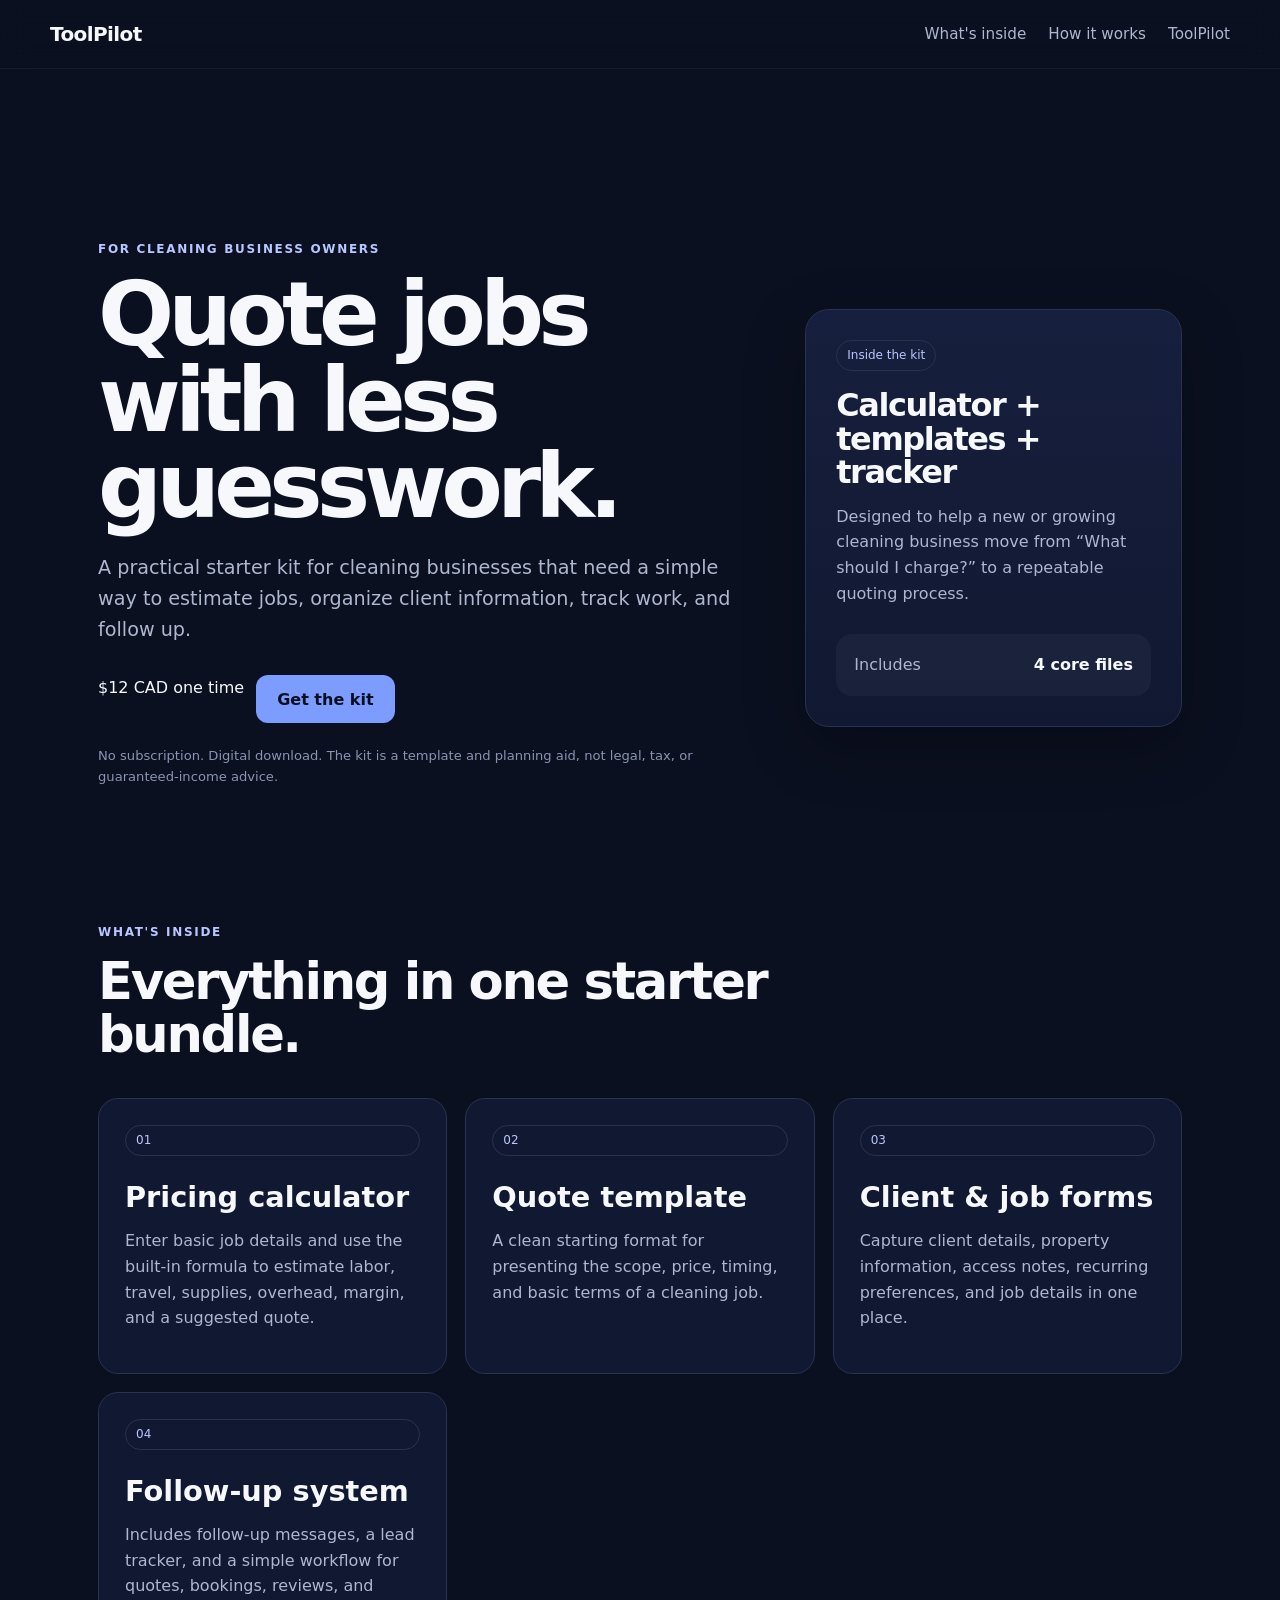
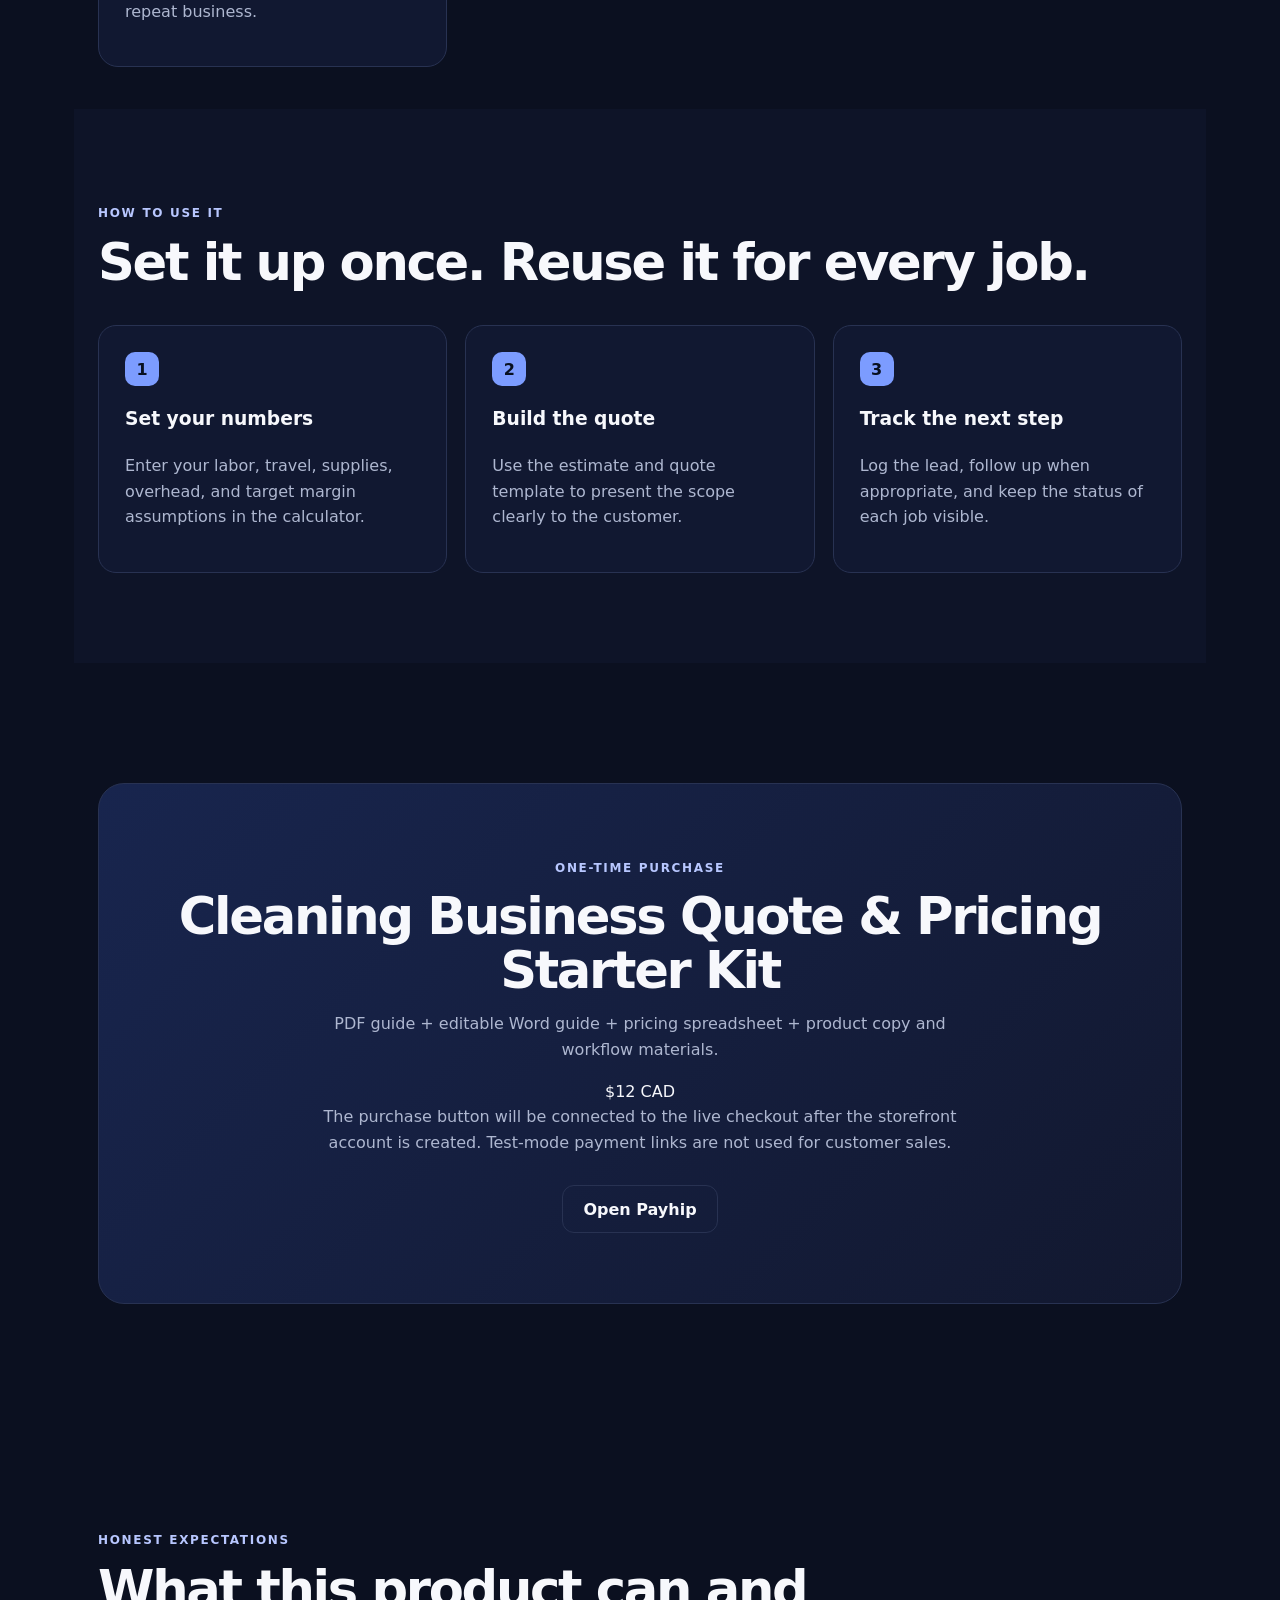
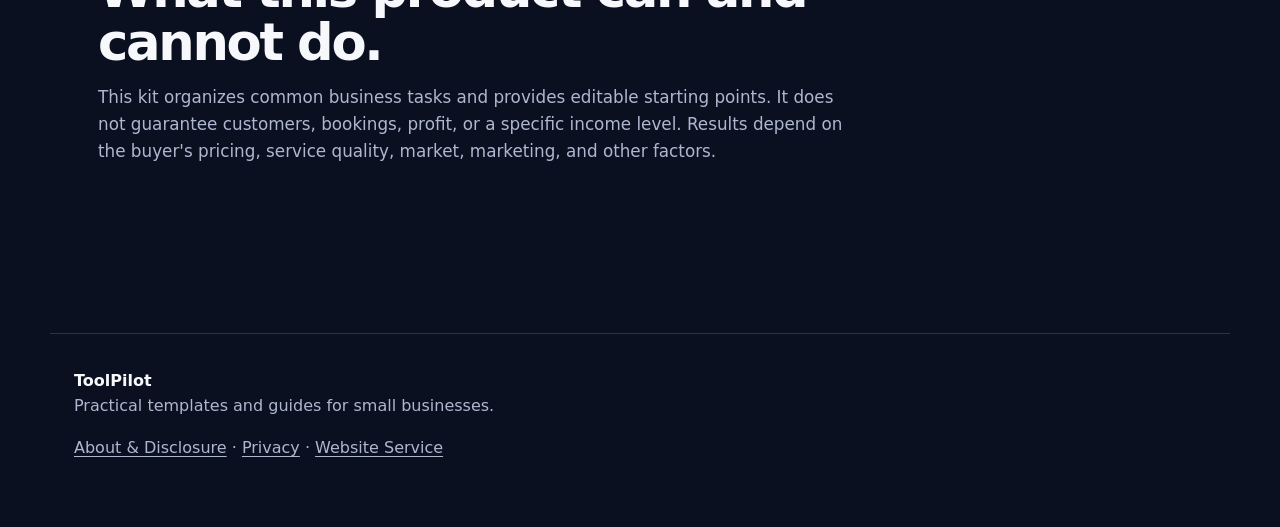
==== cleaning-business-kit.html @ 1879b86a "Add Cleaning Business Starter Kit sales page" ====
<!doctype html>
<html lang="en">
<head>
  <meta charset="utf-8" />
  <meta name="viewport" content="width=device-width, initial-scale=1" />
  <meta name="description" content="Cleaning Business Quote & Pricing Starter Kit — a practical calculator, quote template, client intake form, job checklist, and follow-up tools." />
  <title>Cleaning Business Quote & Pricing Starter Kit | ToolPilot</title>
  <link rel="stylesheet" href="styles.css" />
</head>
<body>
  <header class="site-header">
    <a class="brand" href="index.html">ToolPilot</a>
    <nav>
      <a href="#whats-inside">What's inside</a>
      <a href="#how">How it works</a>
      <a href="index.html">ToolPilot</a>
    </nav>
  </header>

  <main class="section page">
    <section class="hero">
      <div class="hero-copy">
        <span class="eyebrow">For cleaning business owners</span>
        <h1>Quote jobs with less guesswork.</h1>
        <p class="lead">A practical starter kit for cleaning businesses that need a simple way to estimate jobs, organize client information, track work, and follow up.</p>
        <div class="hero-actions">
          <span class="price-badge">$12 CAD one time</span>
          <a class="button primary" href="#buy">Get the kit</a>
        </div>
        <p class="disclosure">No subscription. Digital download. The kit is a template and planning aid, not legal, tax, or guaranteed-income advice.</p>
      </div>

      <div class="hero-card">
        <div class="mini-label">Inside the kit</div>
        <h2>Calculator + templates + tracker</h2>
        <p>Designed to help a new or growing cleaning business move from “What should I charge?” to a repeatable quoting process.</p>
        <div class="mini-result"><span>Includes</span><strong>4 core files</strong></div>
      </div>
    </section>

    <section class="section compact" id="whats-inside">
      <div class="section-heading">
        <span class="eyebrow">What's inside</span>
        <h2>Everything in one starter bundle.</h2>
      </div>
      <div class="tool-grid">
        <article class="tool-card">
          <div class="tag">01</div>
          <h3>Pricing calculator</h3>
          <p class="tool-subtitle">Enter basic job details and use the built-in formula to estimate labor, travel, supplies, overhead, margin, and a suggested quote.</p>
        </article>
        <article class="tool-card">
          <div class="tag">02</div>
          <h3>Quote template</h3>
          <p class="tool-subtitle">A clean starting format for presenting the scope, price, timing, and basic terms of a cleaning job.</p>
        </article>
        <article class="tool-card">
          <div class="tag">03</div>
          <h3>Client & job forms</h3>
          <p class="tool-subtitle">Capture client details, property information, access notes, recurring preferences, and job details in one place.</p>
        </article>
        <article class="tool-card">
          <div class="tag">04</div>
          <h3>Follow-up system</h3>
          <p class="tool-subtitle">Includes follow-up messages, a lead tracker, and a simple workflow for quotes, bookings, reviews, and repeat business.</p>
        </article>
      </div>
    </section>

    <section class="section muted-section" id="how">
      <div class="section-heading">
        <span class="eyebrow">How to use it</span>
        <h2>Set it up once. Reuse it for every job.</h2>
      </div>
      <div class="steps">
        <div><span>1</span><h3>Set your numbers</h3><p>Enter your labor, travel, supplies, overhead, and target margin assumptions in the calculator.</p></div>
        <div><span>2</span><h3>Build the quote</h3><p>Use the estimate and quote template to present the scope clearly to the customer.</p></div>
        <div><span>3</span><h3>Track the next step</h3><p>Log the lead, follow up when appropriate, and keep the status of each job visible.</p></div>
      </div>
    </section>

    <section class="section" id="buy">
      <div class="cta">
        <span class="eyebrow">One-time purchase</span>
        <h2>Cleaning Business Quote & Pricing Starter Kit</h2>
        <p>PDF guide + editable Word guide + pricing spreadsheet + product copy and workflow materials.</p>
        <div class="price-line">$12 CAD</div>
        <p class="small-note">The purchase button will be connected to the live checkout after the storefront account is created. Test-mode payment links are not used for customer sales.</p>
        <a class="button secondary" href="https://payhip.com/" target="_blank" rel="noopener noreferrer">Open Payhip</a>
      </div>
    </section>

    <section class="section compact">
      <div class="section-heading">
        <span class="eyebrow">Honest expectations</span>
        <h2>What this product can and cannot do.</h2>
        <p>This kit organizes common business tasks and provides editable starting points. It does not guarantee customers, bookings, profit, or a specific income level. Results depend on the buyer's pricing, service quality, market, marketing, and other factors.</p>
      </div>
    </section>
  </main>

  <footer>
    <strong>ToolPilot</strong>
    <p>Practical templates and guides for small businesses.</p>
    <p class="footer-links"><a href="about.html">About & Disclosure</a> · <a href="privacy.html">Privacy</a> · <a href="services.html">Website Service</a></p>
  </footer>
</body>
</html>
---- styles.css ----
:root{
  --bg:#0b1020;--panel:#111831;--panel2:#161f3d;--text:#f7f8fc;--muted:#aeb7d0;
  --line:#283252;--accent:#7c9cff;--accent2:#b8c7ff;--white:#fff;--shadow:0 20px 60px rgba(0,0,0,.28);
}
*{box-sizing:border-box}html{scroll-behavior:smooth}body{margin:0;font-family:Inter,ui-sans-serif,system-ui,-apple-system,BlinkMacSystemFont,"Segoe UI",sans-serif;background:var(--bg);color:var(--text);line-height:1.6}
a{color:inherit;text-decoration:none}button{font:inherit}.site-header{position:sticky;top:0;z-index:20;display:flex;justify-content:space-between;align-items:center;padding:18px max(24px,calc((100vw - 1180px)/2));background:rgba(11,16,32,.88);backdrop-filter:blur(14px);border-bottom:1px solid rgba(255,255,255,.06)}
.brand{font-weight:900;font-size:1.25rem;letter-spacing:-.03em}.site-header nav{display:flex;gap:22px}.site-header nav a{color:var(--muted);font-size:.95rem}.site-header nav a:hover{color:var(--white)}
.hero,.section,.cta,footer{max-width:1180px;margin:0 auto;padding-left:24px;padding-right:24px}.hero{min-height:76vh;display:grid;grid-template-columns:1.4fr .8fr;gap:48px;align-items:center;padding-top:76px;padding-bottom:76px}
.eyebrow{display:inline-block;text-transform:uppercase;letter-spacing:.14em;font-size:.75rem;font-weight:800;color:var(--accent2);margin-bottom:12px}
h1,h2,h3,p{margin-top:0}h1{font-size:clamp(3rem,7vw,6.3rem);line-height:.96;letter-spacing:-.065em;max-width:900px;margin-bottom:24px}h2{font-size:clamp(2rem,4vw,3.4rem);line-height:1.05;letter-spacing:-.045em;margin-bottom:14px}.lead{font-size:1.2rem;color:var(--muted);max-width:720px}
.hero-actions{display:flex;gap:12px;flex-wrap:wrap;margin:30px 0 22px}.button{display:inline-flex;justify-content:center;align-items:center;min-height:48px;padding:0 20px;border-radius:12px;font-weight:800;transition:.2s ease;border:1px solid transparent}.button:hover{transform:translateY(-1px)}.primary{background:var(--accent);color:#081020}.secondary{background:transparent;border-color:var(--line);color:var(--text)}.full{width:100%;margin-top:12px}
.disclosure{color:#8994b3;font-size:.82rem;max-width:750px}.hero-card{background:linear-gradient(180deg,var(--panel2),var(--panel));border:1px solid var(--line);border-radius:24px;padding:30px;box-shadow:var(--shadow)}.mini-label,.tag{display:inline-block;border:1px solid var(--line);border-radius:999px;padding:5px 10px;font-size:.75rem;color:var(--accent2);margin-bottom:18px}.hero-card h2{font-size:2rem}.hero-card p{color:var(--muted)}.mini-result{margin-top:28px;padding:18px;border-radius:16px;background:rgba(255,255,255,.04);display:flex;justify-content:space-between;gap:16px}.mini-result span{color:var(--muted)}
.section{padding-top:90px;padding-bottom:90px}.section-heading{max-width:760px;margin-bottom:36px}.section-heading p{color:var(--muted);font-size:1.05rem}.muted-section{max-width:none;background:#0e1428}.muted-section>.section-heading,.muted-section>.tool-grid{max-width:1132px;margin-left:auto;margin-right:auto}
.goal-grid{display:grid;grid-template-columns:repeat(4,1fr);gap:14px}.goal-card{text-align:left;background:var(--panel);color:var(--text);border:1px solid var(--line);border-radius:18px;padding:22px;cursor:pointer;min-height:170px;transition:.2s ease}.goal-card:hover,.goal-card.active{border-color:var(--accent);transform:translateY(-2px)}.goal-card .icon{display:block;font-size:1.5rem;margin-bottom:24px}.goal-card strong,.goal-card>span:last-child{display:block}.goal-card>span:last-child{color:var(--muted);font-size:.9rem;margin-top:5px}.recommendation{margin-top:20px;background:rgba(124,156,255,.08);border:1px solid rgba(124,156,255,.35);padding:20px 22px;border-radius:16px}.recommendation p{margin:0;color:var(--muted)}.recommendation strong{color:var(--text)}
.tool-grid{display:grid;grid-template-columns:repeat(3,1fr);gap:18px}.tool-card{background:var(--panel);border:1px solid var(--line);border-radius:20px;padding:26px;display:flex;flex-direction:column}.tool-card.featured{border-color:rgba(124,156,255,.6);box-shadow:0 0 0 1px rgba(124,156,255,.12)}.tool-card h3{font-size:1.8rem;margin-bottom:8px}.tool-subtitle,.tool-card li,.best-for,.tool-card small{color:var(--muted)}.tool-card ul{padding-left:20px}.best-for{margin-top:auto;padding-top:16px}.tool-card small{display:block;margin-top:10px;font-size:.75rem}
.steps{display:grid;grid-template-columns:repeat(3,1fr);gap:18px}.steps>div{padding:26px;border:1px solid var(--line);border-radius:18px;background:var(--panel)}.steps span{display:inline-grid;place-items:center;width:34px;height:34px;border-radius:10px;background:var(--accent);color:#081020;font-weight:900;margin-bottom:18px}.steps p{color:var(--muted)}
.cta{margin-top:30px;margin-bottom:90px;text-align:center;background:linear-gradient(135deg,#18254e,#12182f);border:1px solid var(--line);border-radius:26px;padding-top:70px;padding-bottom:70px}.cta p{color:var(--muted);max-width:650px;margin-left:auto;margin-right:auto}.cta .button{margin-top:14px}
footer{border-top:1px solid var(--line);padding-top:34px;padding-bottom:50px;color:var(--muted)}footer strong{color:var(--text)}.footer-note{font-size:.8rem;max-width:760px}
@media(max-width:900px){.hero{grid-template-columns:1fr;min-height:auto}.goal-grid{grid-template-columns:repeat(2,1fr)}.tool-grid,.steps{grid-template-columns:1fr}.site-header nav{display:none}}
@media(max-width:560px){h1{font-size:3.1rem}.hero{padding-top:52px}.goal-grid{grid-template-columns:1fr}.hero-actions{flex-direction:column}.button{width:100%}}
.page{max-width:1180px}.page h1{max-width:900px}.compact{padding-top:42px;padding-bottom:42px}.footer-links a{text-decoration:underline;text-underline-offset:3px}.footer-links{margin:.4rem 0 1rem}

.demo-banner{padding:10px 18px;text-align:center;background:#f2f5ff;color:#16224b;font-size:.78rem;font-weight:800;letter-spacing:.04em;border-bottom:1px solid var(--line)}
.demo-hero{padding-top:64px}
.two-col{grid-template-columns:repeat(2,1fr)}
@media(max-width:900px){.two-col{grid-template-columns:1fr}}
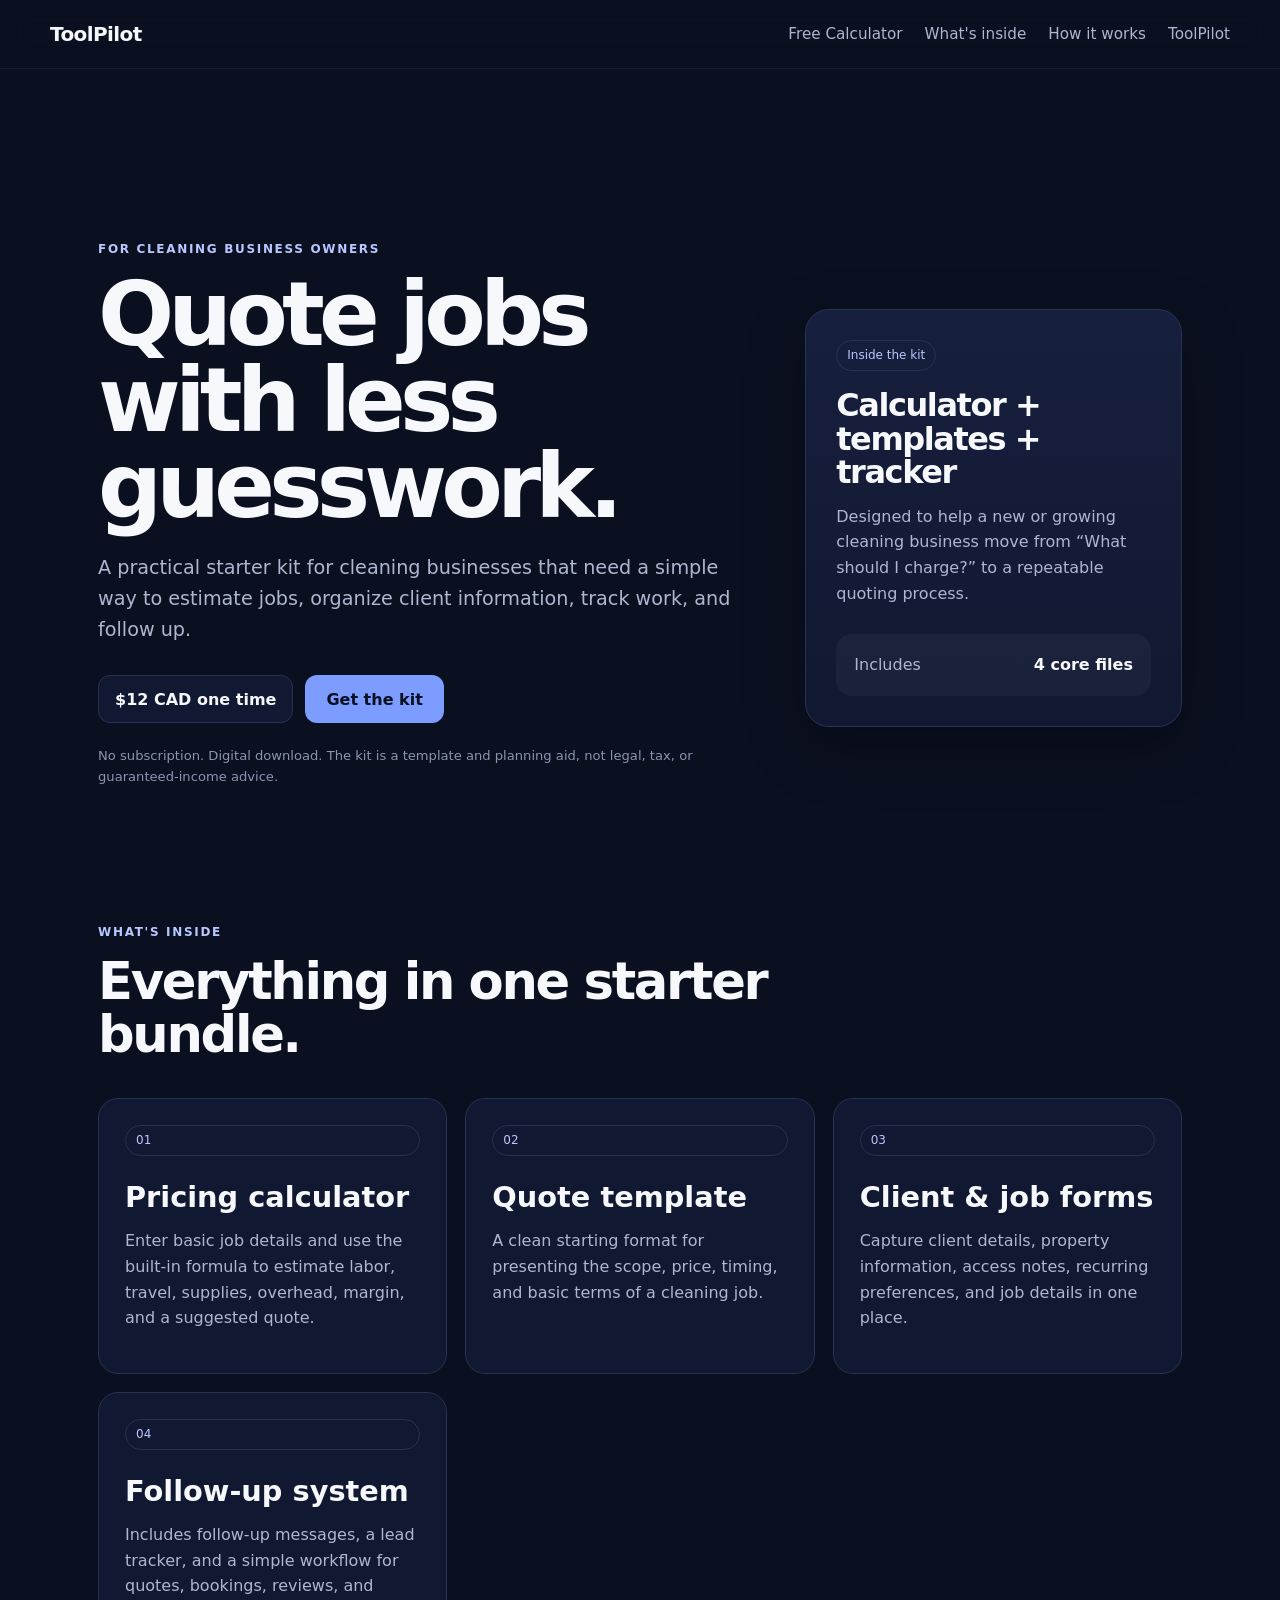
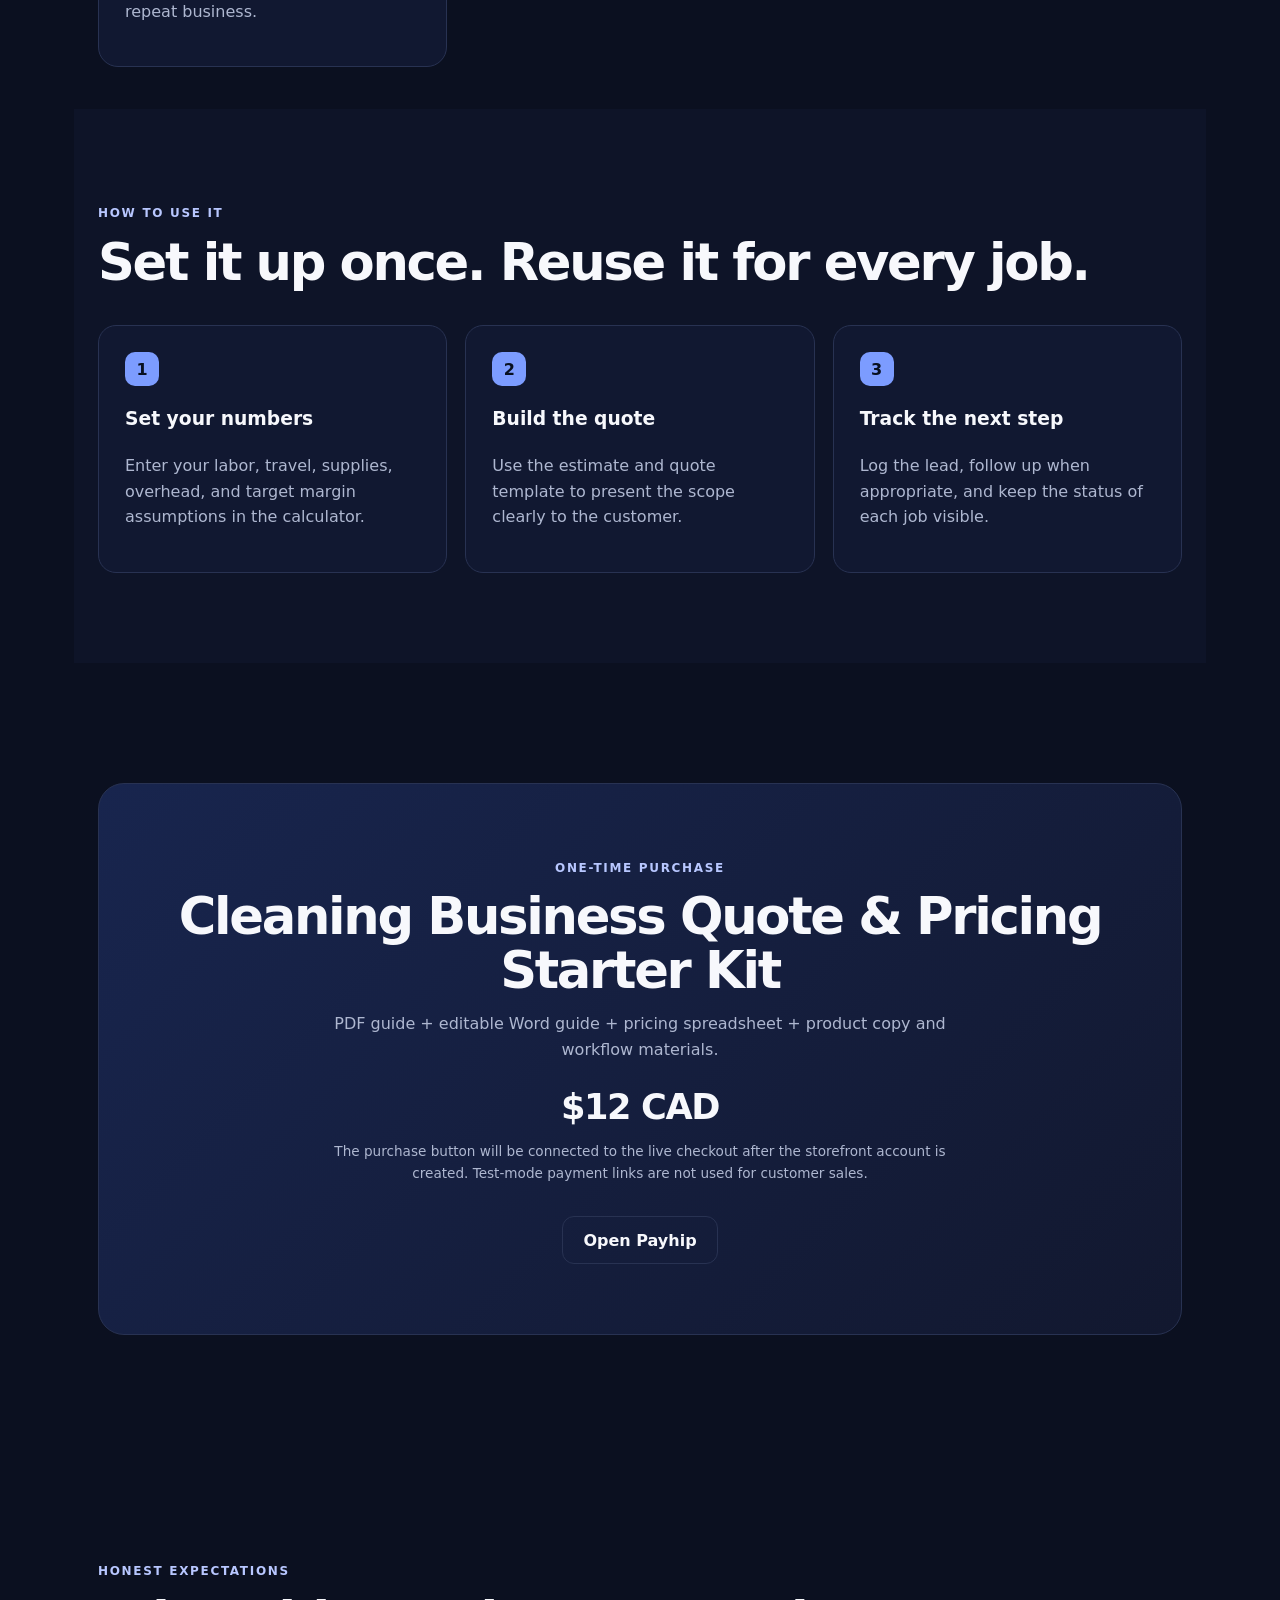
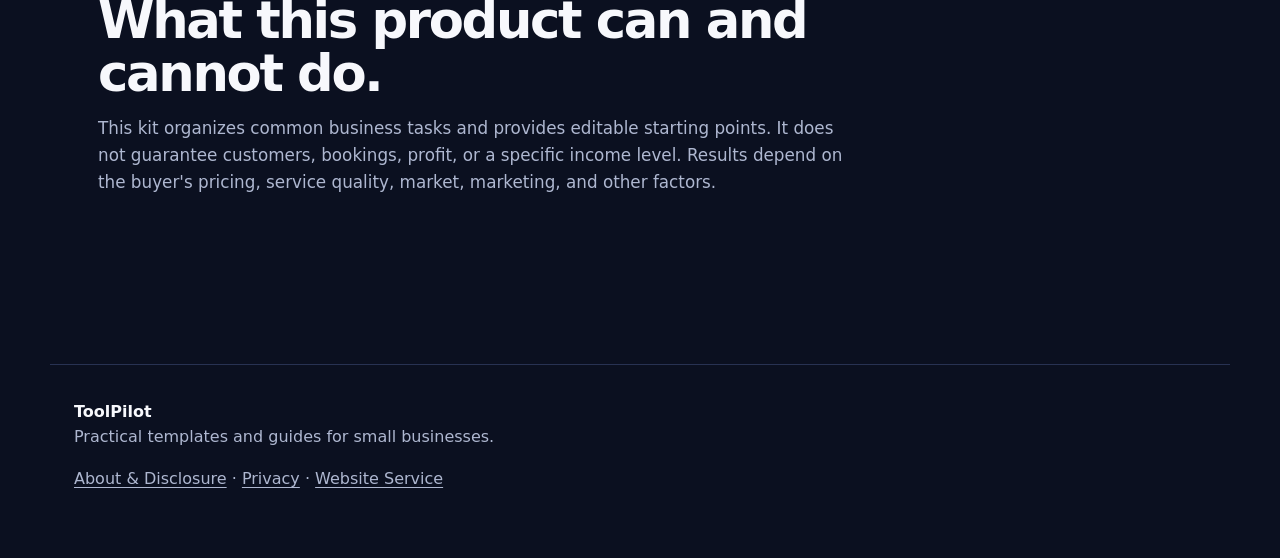
==== commit 195d9ec4: "Link free quote calculator from pricing kit" ====
--- a/cleaning-business-kit.html
+++ b/cleaning-business-kit.html
@@ -11,6 +11,7 @@
   <header class="site-header">
     <a class="brand" href="index.html">ToolPilot</a>
     <nav>
+      <a href="cleaning-quote-calculator.html">Free Calculator</a>
       <a href="#whats-inside">What's inside</a>
       <a href="#how">How it works</a>
       <a href="index.html">ToolPilot</a>
--- a/styles.css
+++ b/styles.css
@@ -24,3 +24,5 @@
 .demo-hero{padding-top:64px}
 .two-col{grid-template-columns:repeat(2,1fr)}
 @media(max-width:900px){.two-col{grid-template-columns:1fr}}
+
+.price-badge{display:inline-flex;align-items:center;min-height:48px;padding:0 16px;border:1px solid var(--line);border-radius:12px;background:var(--panel);font-weight:800}.price-line{font-size:2.2rem;font-weight:900;letter-spacing:-.04em;margin:10px 0 6px}.small-note{color:var(--muted);font-size:.85rem;max-width:680px;margin:0 auto 18px}
